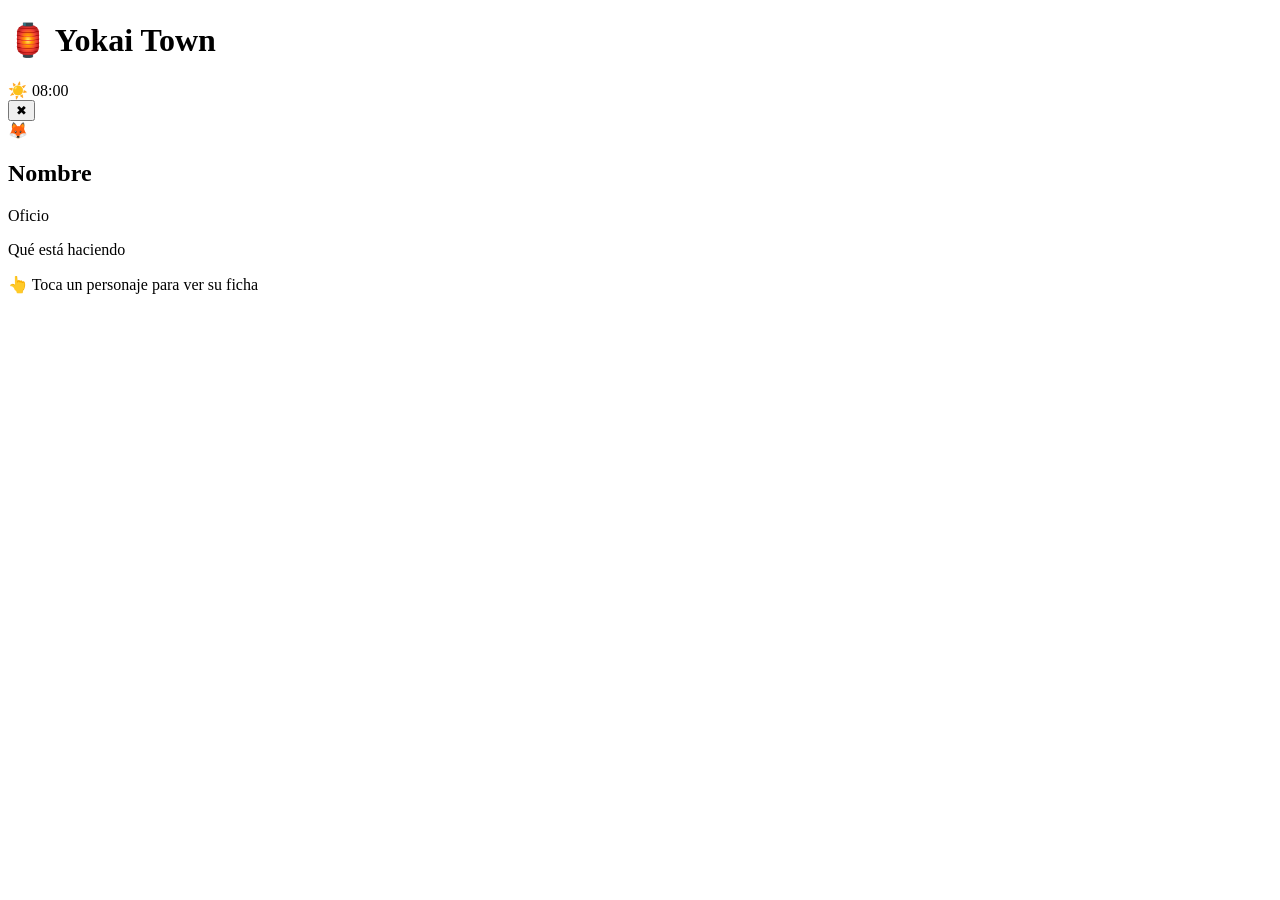
==== index.html @ c3ff679c "Rename 1-index.html to index.html" ====
<!DOCTYPE html>
<html lang="es">
<head>
  <meta charset="UTF-8">
  <!-- viewport: imprescindible para que se vea bien en el móvil -->
  <meta name="viewport" content="width=device-width, initial-scale=1.0">
  <title>Yokai Town</title>
  <link rel="stylesheet" href="style.css">
</head>
<body>

  <!-- ============================================
       1. CABECERA: título y reloj del día
       ============================================ -->
  <header id="cabecera">
    <h1>🏮 Yokai Town</h1>
    <div id="reloj">
      <span id="icono-tiempo">☀️</span>
      <span id="hora">08:00</span>
    </div>
  </header>

  <!-- ============================================
       2. MAPA DEL PUEBLO
       Las casas, los caminos y los personajes
       los crea app.js (así es más fácil cambiarlos)
       ============================================ -->
  <main id="mapa">
    <!-- Capa oscura que sube y baja para hacer la noche -->
    <div id="filtro-noche"></div>
  </main>

  <!-- ============================================
       3. FICHA DEL PERSONAJE
       Se muestra al tocar un personaje
       ============================================ -->
  <aside id="ficha" class="oculta">
    <button id="cerrar-ficha" aria-label="Cerrar">✖</button>
    <div id="ficha-emoji">🦊</div>
    <h2 id="ficha-nombre">Nombre</h2>
    <p id="ficha-oficio">Oficio</p>
    <p id="ficha-estado">Qué está haciendo</p>
  </aside>

  <!-- 4. Pista para el jugador -->
  <p id="ayuda">👆 Toca un personaje para ver su ficha</p>

  <script src="app.js"></script>
</body>
</html>
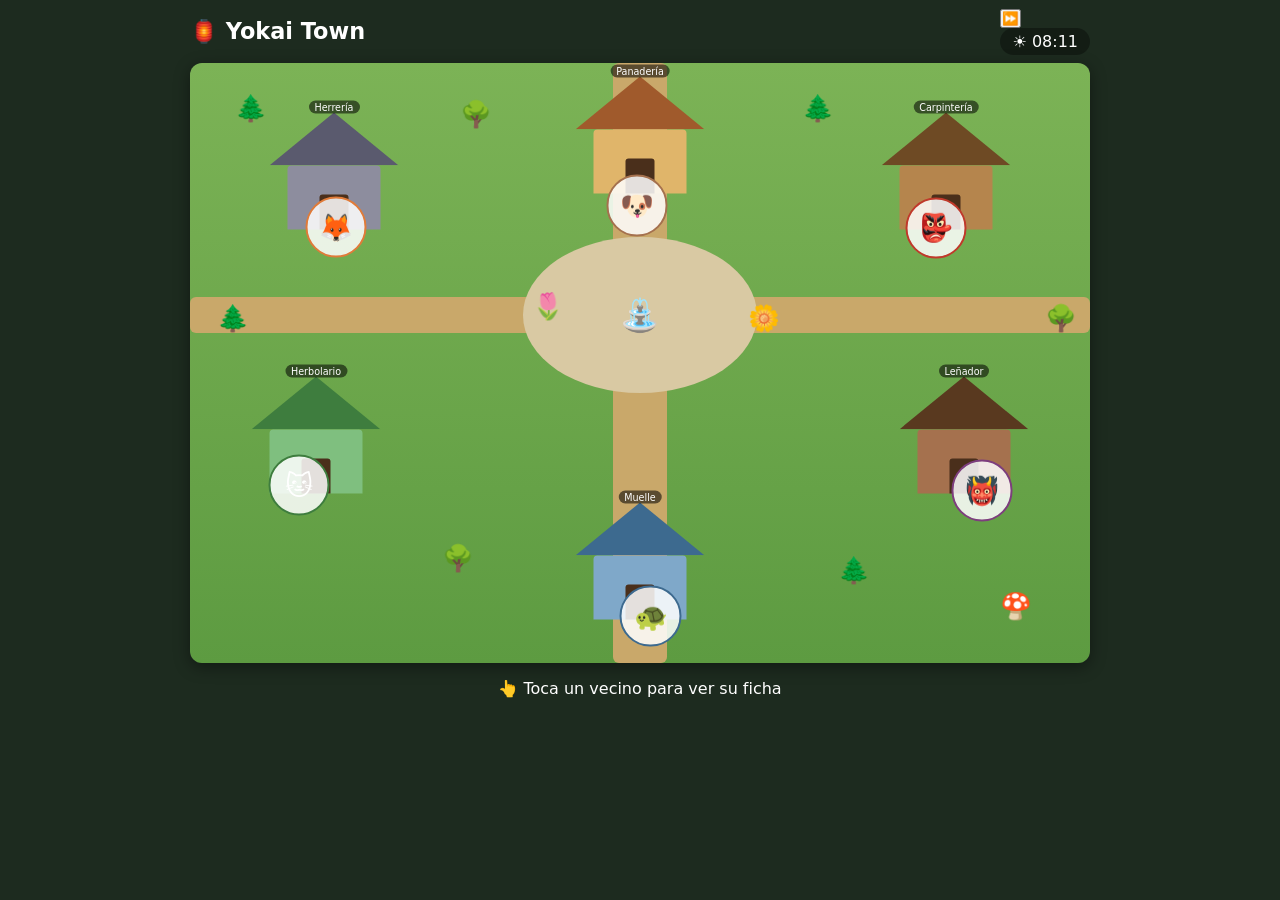
==== commit 34032feb: "Update header and character info in index.html" ====
--- a/index.html
+++ b/index.html
@@ -10,13 +10,17 @@
 <body>
 
   <!-- ============================================
-       1. CABECERA: título y reloj del día
+       1. CABECERA: título, botón de avance rápido y reloj
        ============================================ -->
   <header id="cabecera">
     <h1>🏮 Yokai Town</h1>
-    <div id="reloj">
-      <span id="icono-tiempo">☀️</span>
-      <span id="hora">08:00</span>
+    <div id="zona-reloj">
+      <!-- El botón ⏩ hace correr el reloj para ver el día entero -->
+      <button id="boton-avance" title="Ver el día entero rápido">⏩</button>
+      <div id="reloj">
+        <span id="icono-tiempo">☀️</span>
+        <span id="hora">--:--</span>
+      </div>
     </div>
   </header>
 
@@ -31,19 +35,25 @@
   </main>
 
   <!-- ============================================
-       3. FICHA DEL PERSONAJE
+       3. CARTELITO DE AVISOS
+       Sale cuando Tanuki recoge o entrega un aviso
+       ============================================ -->
+  <div id="aviso" class="oculta"></div>
+
+  <!-- ============================================
+       4. FICHA DEL PERSONAJE
        Se muestra al tocar un personaje
        ============================================ -->
   <aside id="ficha" class="oculta">
     <button id="cerrar-ficha" aria-label="Cerrar">✖</button>
-    <div id="ficha-emoji">🦊</div>
+    <div id="ficha-emoji">🍃</div>
     <h2 id="ficha-nombre">Nombre</h2>
-    <p id="ficha-oficio">Oficio</p>
+    <p id="ficha-oficio">Papel</p>
     <p id="ficha-estado">Qué está haciendo</p>
   </aside>
 
-  <!-- 4. Pista para el jugador -->
-  <p id="ayuda">👆 Toca un personaje para ver su ficha</p>
+  <!-- 5. Pista para el jugador -->
+  <p id="ayuda">👆 Toca un vecino para ver su ficha</p>
 
   <script src="app.js"></script>
 </body>
--- a/style.css
+++ b/style.css
@@ -0,0 +1,274 @@
+/* ==================================================
+   YOKAI TOWN - hoja de estilos
+   Índice:
+     1. General y cabecera
+     2. El mapa (el pueblo visto desde arriba)
+     3. Casas y decoración
+     4. Personajes
+     5. Ficha del personaje
+     6. Día y noche
+     7. Móvil (pantallas pequeñas)
+   ================================================== */
+
+/* ---------- 1. GENERAL Y CABECERA ---------- */
+
+* {
+  margin: 0;
+  padding: 0;
+  box-sizing: border-box;
+}
+
+body {
+  font-family: system-ui, -apple-system, "Segoe UI", sans-serif;
+  background: #1d2b1f; /* verde muy oscuro, como el borde del bosque */
+  color: #fff;
+  display: flex;
+  flex-direction: column;
+  align-items: center;
+  min-height: 100dvh;
+  padding: 8px;
+  gap: 8px;
+}
+
+#cabecera {
+  width: min(96vw, 900px);
+  display: flex;
+  justify-content: space-between;
+  align-items: center;
+}
+
+#cabecera h1 {
+  font-size: 1.4rem;
+}
+
+#reloj {
+  background: rgba(0, 0, 0, 0.35);
+  border-radius: 999px;
+  padding: 4px 12px;
+  font-size: 1rem;
+  font-variant-numeric: tabular-nums; /* para que la hora no "salte" */
+}
+
+/* ---------- 2. EL MAPA ---------- */
+
+#mapa {
+  position: relative;             /* todo lo de dentro se coloca respecto al mapa */
+  width: min(96vw, 900px);
+  aspect-ratio: 3 / 2;            /* en pantallas anchas el pueblo es panorámico */
+  border-radius: 12px;
+  overflow: hidden;               /* nada se sale del mapa */
+  background: linear-gradient(#7cb356, #5d9b41); /* césped */
+  box-shadow: 0 4px 16px rgba(0, 0, 0, 0.4);
+}
+
+/* El filtro oscuro que hace la noche (app.js cambia su opacidad) */
+#filtro-noche {
+  position: absolute;
+  inset: 0;
+  background: #0b1035;            /* azul noche */
+  opacity: 0;
+  pointer-events: none;           /* no estorba a los toques */
+  z-index: 5;
+}
+
+/* Caminos de tierra */
+.camino {
+  position: absolute;
+  background: #c9a86a;
+  border-radius: 6px;
+}
+
+/* La plaza con su fuente */
+#plaza {
+  position: absolute;
+  background: #d9c9a3;
+  border-radius: 50%;
+  display: flex;
+  align-items: center;
+  justify-content: center;
+  font-size: 2rem;
+}
+
+/* ---------- 3. CASAS Y DECORACIÓN ---------- */
+
+.casa {
+  position: absolute;
+  width: 13%;
+  aspect-ratio: 1 / 1;
+  display: flex;
+  flex-direction: column;
+  align-items: center;
+  justify-content: flex-end;
+}
+
+/* El tejado: un triángulo hecho con clip-path */
+.casa .tejado {
+  width: 110%;
+  height: 45%;
+  clip-path: polygon(50% 0%, 100% 100%, 0% 100%);
+}
+
+/* El cuerpo de la casa, con una puerta */
+.casa .cuerpo {
+  width: 80%;
+  height: 55%;
+  border-radius: 4px 4px 0 0;
+  display: flex;
+  align-items: flex-end;
+  justify-content: center;
+}
+
+.casa .puerta {
+  width: 30%;
+  height: 55%;
+  background: #4a2f1b;
+  border-radius: 3px 3px 0 0;
+}
+
+/* El cartelito con el nombre del edificio */
+.casa .cartel {
+  position: absolute;
+  top: -1.3em;
+  left: 50%;
+  transform: translateX(-50%);
+  background: rgba(0, 0, 0, 0.55);
+  color: #fff;
+  font-size: 0.6rem;
+  padding: 1px 6px;
+  border-radius: 999px;
+  white-space: nowrap;
+  z-index: 3;
+}
+
+/* Árboles y plantas decorativas */
+.deco {
+  position: absolute;
+  font-size: 1.6rem;
+  user-select: none;
+}
+
+/* ---------- 4. PERSONAJES ---------- */
+
+.personaje {
+  position: absolute;
+  width: 9%;
+  aspect-ratio: 1 / 1;
+  display: flex;
+  align-items: center;
+  justify-content: center;
+  font-size: 1.7rem;
+  cursor: pointer;
+  z-index: 4;
+  /* las coordenadas apuntan al CENTRO del personaje */
+  transform: translate(-50%, -50%);
+  /* el movimiento lo hace app.js cambiando left/top */
+}
+
+/* Circulito de color detrás del emoji para que destaque */
+.personaje::before {
+  content: "";
+  position: absolute;
+  inset: 12%;
+  background: rgba(255, 255, 255, 0.85);
+  border: 2px solid var(--color, #888);
+  border-radius: 50%;
+  z-index: -1;
+}
+
+/* Botecito al andar: se activa poniendo la clase "caminando".
+   Se aplica al span .emoji de dentro, porque el transform
+   del .personaje ya lo usamos para centrarlo. */
+@keyframes andar {
+  0%, 100% { transform: translateY(0); }
+  50%      { transform: translateY(-8%); }
+}
+
+.personaje.caminando .emoji {
+  display: inline-block;
+  animation: andar 0.4s infinite;
+}
+
+/* Burbujita de estado (💤 al dormir, 🔨 al trabajar...) */
+.burbuja {
+  position: absolute;
+  top: -0.9em;
+  right: -0.4em;
+  font-size: 0.9rem;
+  pointer-events: none;
+}
+
+/* ---------- 5. FICHA DEL PERSONAJE ---------- */
+
+#ficha {
+  position: fixed;
+  bottom: 12px;
+  left: 50%;
+  transform: translateX(-50%);
+  width: min(92vw, 380px);
+  background: #fffef5;
+  color: #333;
+  border-radius: 14px;
+  padding: 16px;
+  text-align: center;
+  box-shadow: 0 6px 20px rgba(0, 0, 0, 0.5);
+  z-index: 10;
+  transition: opacity 0.2s, transform 0.2s;
+}
+
+/* La clase "oculta" esconde la ficha con una pequeña animación */
+#ficha.oculta {
+  opacity: 0;
+  pointer-events: none;
+  transform: translateX(-50%) translateY(20px);
+}
+
+#ficha-emoji {
+  font-size: 2.4rem;
+}
+
+#ficha-nombre {
+  margin: 4px 0 0;
+}
+
+#ficha-oficio {
+  color: #8a6d3b;
+  font-weight: bold;
+}
+
+#ficha-estado {
+  margin-top: 6px;
+  font-style: italic;
+}
+
+#cerrar-ficha {
+  position: absolute;
+  top: 8px;
+  right: 10px;
+  border: none;
+  background: none;
+  font-size: 1rem;
+  cursor: pointer;
+}
+
+/* ---------- 6. DÍA Y NOCHE ---------- */
+
+/* Cambia un poco el fondo general cuando es de noche */
+body.de-noche {
+  background: #101826;
+}
+
+/* ---------- 7. MÓVIL ---------- */
+
+@media (max-width: 600px) {
+  #mapa {
+    aspect-ratio: 3 / 4;  /* en vertical el pueblo es más alto que ancho */
+  }
+
+  .personaje {
+    font-size: 1.4rem;
+  }
+
+  .casa .cartel {
+    font-size: 0.55rem;
+  }
+}
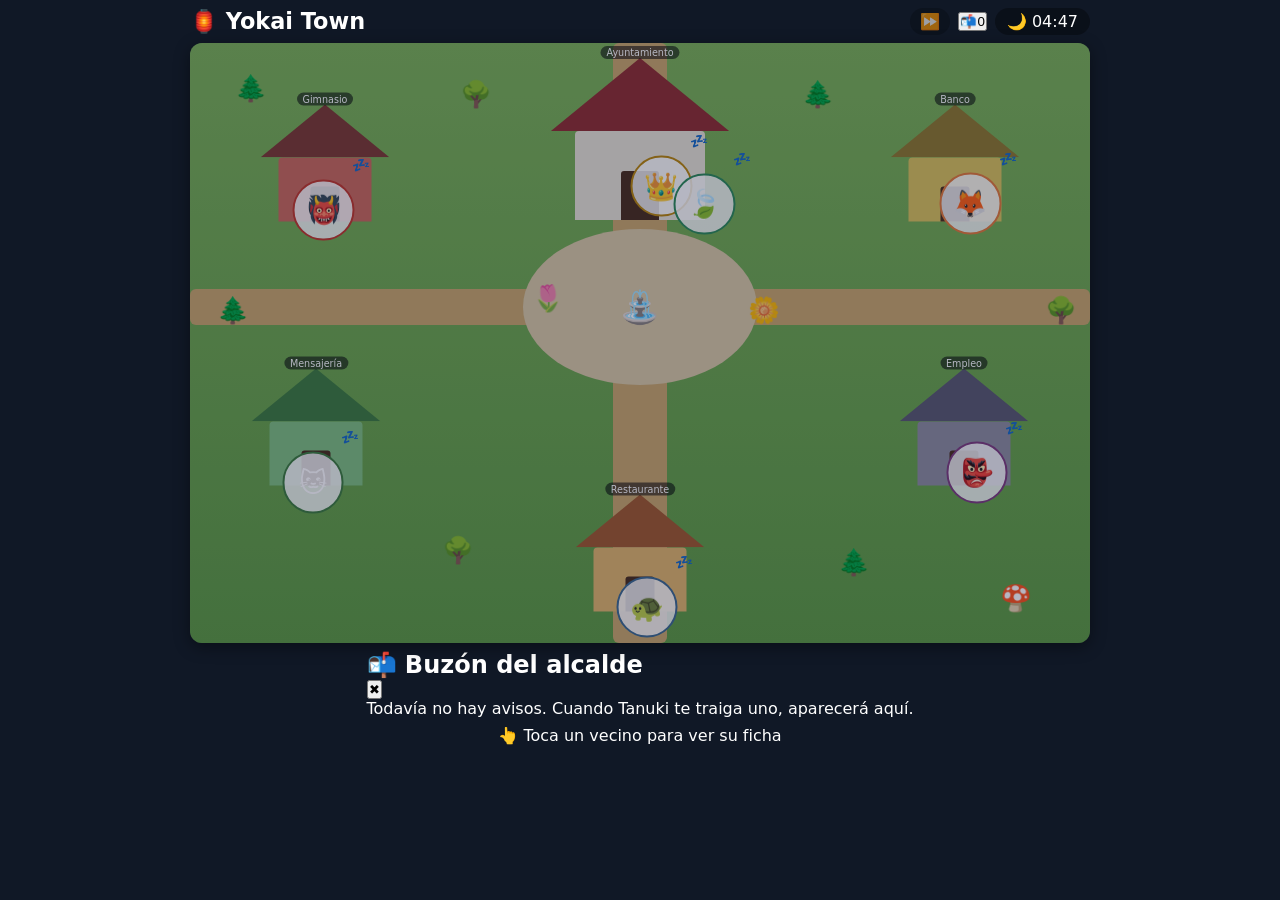
==== commit 6117c370: "Add notification mailbox section to index.html" ====
--- a/index.html
+++ b/index.html
@@ -17,6 +17,8 @@
     <div id="zona-reloj">
       <!-- El botón ⏩ hace correr el reloj para ver el día entero -->
       <button id="boton-avance" title="Ver el día entero rápido">⏩</button>
+      <!-- El buzón 📬: aquí se guardan los avisos que Tanuki entrega al alcalde -->
+      <button id="boton-buzon" title="Abrir el buzón de avisos">📬<span id="contador-buzon" class="oculta">0</span></button>
       <div id="reloj">
         <span id="icono-tiempo">☀️</span>
         <span id="hora">--:--</span>
@@ -52,7 +54,20 @@
     <p id="ficha-estado">Qué está haciendo</p>
   </aside>
 
-  <!-- 5. Pista para el jugador -->
+  <!-- ============================================
+       5. BUZÓN DE AVISOS
+       La lista de avisos recibidos (los no leídos llevan un punto)
+       ============================================ -->
+  <section id="buzon" class="oculta">
+    <div id="buzon-cabecera">
+      <h2>📬 Buzón del alcalde</h2>
+      <button id="cerrar-buzon" aria-label="Cerrar">✖</button>
+    </div>
+    <p id="buzon-vacio">Todavía no hay avisos. Cuando Tanuki te traiga uno, aparecerá aquí.</p>
+    <ul id="buzon-lista"></ul>
+  </section>
+
+  <!-- 6. Pista para el jugador -->
   <p id="ayuda">👆 Toca un vecino para ver su ficha</p>
 
   <script src="app.js"></script>
--- a/style.css
+++ b/style.css
@@ -49,6 +49,29 @@
   font-variant-numeric: tabular-nums; /* para que la hora no "salte" */
 }
 
+/* El botón ⏩ y el reloj van juntos a la derecha */
+#zona-reloj {
+  display: flex;
+  align-items: center;
+  gap: 8px;
+}
+
+#boton-avance {
+  background: rgba(0, 0, 0, 0.35);
+  border: none;
+  border-radius: 999px;
+  padding: 4px 10px;
+  font-size: 1rem;
+  cursor: pointer;
+  opacity: 0.6;
+}
+
+/* Cuando el avance rápido está activo, el botón se ilumina */
+#boton-avance.activo {
+  opacity: 1;
+  background: #f5c542;
+}
+
 /* ---------- 2. EL MAPA ---------- */
 
 #mapa {
@@ -123,6 +146,11 @@
   height: 55%;
   background: #4a2f1b;
   border-radius: 3px 3px 0 0;
+}
+
+/* El ayuntamiento es más grande que el resto de casas */
+.casa.grande {
+  width: 18%;
 }
 
 /* El cartelito con el nombre del edificio */
@@ -250,6 +278,30 @@
   cursor: pointer;
 }
 
+/* El cartelito de avisos (vecinos → Tanuki → alcalde) */
+#aviso {
+  position: fixed;
+  top: 12px;
+  left: 50%;
+  transform: translateX(-50%);
+  width: min(92vw, 420px);
+  background: #2e8b57;
+  color: #fff;
+  border-radius: 999px;
+  padding: 8px 16px;
+  text-align: center;
+  font-size: 0.9rem;
+  box-shadow: 0 4px 14px rgba(0, 0, 0, 0.4);
+  z-index: 10;
+  transition: opacity 0.3s, transform 0.3s;
+}
+
+#aviso.oculta {
+  opacity: 0;
+  pointer-events: none;
+  transform: translateX(-50%) translateY(-10px);
+}
+
 /* ---------- 6. DÍA Y NOCHE ---------- */
 
 /* Cambia un poco el fondo general cuando es de noche */
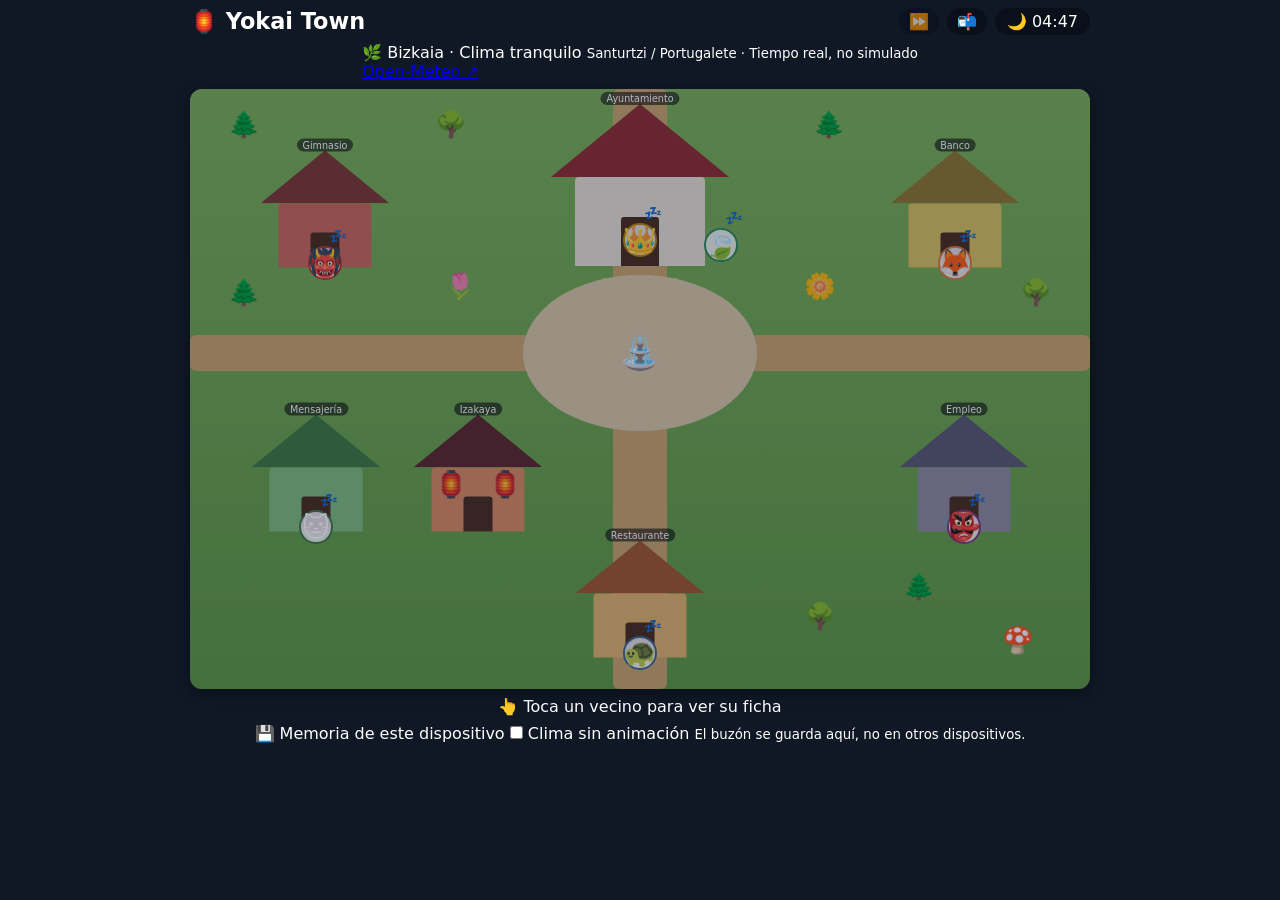
==== commit c1bc0a03: "Añadir controles de clima real y memoria local" ====
--- a/index.html
+++ b/index.html
@@ -31,7 +31,14 @@
        Las casas, los caminos y los personajes
        los crea app.js (así es más fácil cambiarlos)
        ============================================ -->
+  <section id="barra-clima" aria-label="Tiempo en Bizkaia">
+    <div><span id="clima-actual" role="status">🌿 Bizkaia · Clima tranquilo</span>
+      <small id="clima-detalle">Santurtzi / Portugalete · Tiempo real, no simulado</small></div>
+    <a href="https://open-meteo.com/" target="_blank" rel="noopener noreferrer">Open-Meteo ↗</a>
+  </section>
   <main id="mapa">
+    <!-- Esta capa no intercepta los toques ni cambia las rutinas. -->
+    <div id="capa-clima" aria-hidden="true"></div>
     <!-- Capa oscura que sube y baja para hacer la noche -->
     <div id="filtro-noche"></div>
   </main>
@@ -70,6 +77,11 @@
   <!-- 6. Pista para el jugador -->
   <p id="ayuda">👆 Toca un vecino para ver su ficha</p>
 
+  <footer id="memoria-pueblo">
+    <span id="estado-memoria" role="status">💾 Memoria de este dispositivo</span>
+    <label><input type="checkbox" id="menos-movimiento"> Clima sin animación</label>
+    <small>El buzón se guarda aquí, no en otros dispositivos.</small>
+  </footer>
   <script src="app.js"></script>
 </body>
 </html>
--- a/style.css
+++ b/style.css
@@ -148,6 +148,20 @@
   border-radius: 3px 3px 0 0;
 }
 
+/* Farolillos anclados a los laterales de la puerta, dentro de la casa.
+   Su tamaño depende de la fachada, no del ancho del mapa. */
+.izakaya { container-type: inline-size; }
+.izakaya .cuerpo { position: relative; }
+.farolillo {
+  position: absolute;
+  top: 6%;
+  font-size: 22cqw;
+  line-height: 1;
+  pointer-events: none;
+}
+.farolillo.izquierdo { left: 4%; }
+.farolillo.derecho { right: 4%; }
+
 /* El ayuntamiento es más grande que el resto de casas */
 .casa.grande {
   width: 18%;
@@ -172,6 +186,9 @@
 .deco {
   position: absolute;
   font-size: 1.6rem;
+  line-height: 1;
+  transform: translate(-50%, -50%); /* el punto es el centro, como en las casas */
+  pointer-events: none;
   user-select: none;
 }
 
@@ -179,7 +196,7 @@
 
 .personaje {
   position: absolute;
-  width: 9%;
+  width: min(9%, 44px);
   aspect-ratio: 1 / 1;
   display: flex;
   align-items: center;
@@ -220,7 +237,7 @@
 .burbuja {
   position: absolute;
   top: -0.9em;
-  right: -0.4em;
+  right: 0;
   font-size: 0.9rem;
   pointer-events: none;
 }
@@ -324,3 +341,90 @@
     font-size: 0.55rem;
   }
 }
+
+
+/* ---------- 7. EL BUZÓN DE AVISOS ---------- */
+
+/* El botón 📬 de la cabecera, con su contador de no leídos */
+#boton-buzon {
+  position: relative;
+  background: rgba(0, 0, 0, 0.35);
+  border: none;
+  border-radius: 999px;
+  padding: 4px 10px;
+  font-size: 1rem;
+  cursor: pointer;
+}
+
+#contador-buzon {
+  position: absolute;
+  top: -6px;
+  right: -6px;
+  min-width: 18px;
+  height: 18px;
+  line-height: 18px;
+  border-radius: 999px;
+  background: #e0453a;
+  color: #fff;
+  font-size: 0.7rem;
+  font-weight: bold;
+  text-align: center;
+}
+#contador-buzon.oculta { display: none; }
+
+/* La ventana con la lista de avisos */
+#buzon {
+  position: fixed;
+  top: 60px;
+  left: 50%;
+  transform: translateX(-50%);
+  width: min(92vw, 420px);
+  max-height: 70vh;
+  overflow-y: auto;
+  background: #fffef5;
+  color: #333;
+  border-radius: 14px;
+  padding: 14px;
+  box-shadow: 0 6px 24px rgba(0, 0, 0, 0.6);
+  z-index: 20;
+  transition: opacity 0.25s;
+}
+#buzon.oculta { opacity: 0; pointer-events: none; }
+
+#buzon-cabecera {
+  display: flex;
+  justify-content: space-between;
+  align-items: center;
+}
+#buzon-cabecera h2 { margin: 0; font-size: 1.1rem; }
+#cerrar-buzon { background: none; border: none; font-size: 1.1rem; cursor: pointer; }
+
+#buzon-vacio { color: #777; font-size: 0.9rem; }
+
+#buzon-lista { list-style: none; margin: 10px 0 0; padding: 0; }
+
+/* Cada aviso es una tarjetita */
+.aviso-item {
+  position: relative;
+  background: #f1ecd8;
+  border-radius: 10px;
+  padding: 10px 12px 10px 30px;
+  margin-bottom: 8px;
+  font-size: 0.9rem;
+}
+.aviso-item .aviso-quien { font-weight: bold; }
+.aviso-item .aviso-hora { float: right; color: #777; font-size: 0.8rem; }
+.aviso-item .aviso-texto { margin: 4px 0 0; line-height: 1.35; }
+
+/* El punto rojo de "no leído" */
+.aviso-item.no-leido::before {
+  content: "";
+  position: absolute;
+  left: 11px;
+  top: 14px;
+  width: 9px;
+  height: 9px;
+  border-radius: 50%;
+  background: #e0453a;
+}
+.aviso-item.no-leido { background: #ffe9a8; }
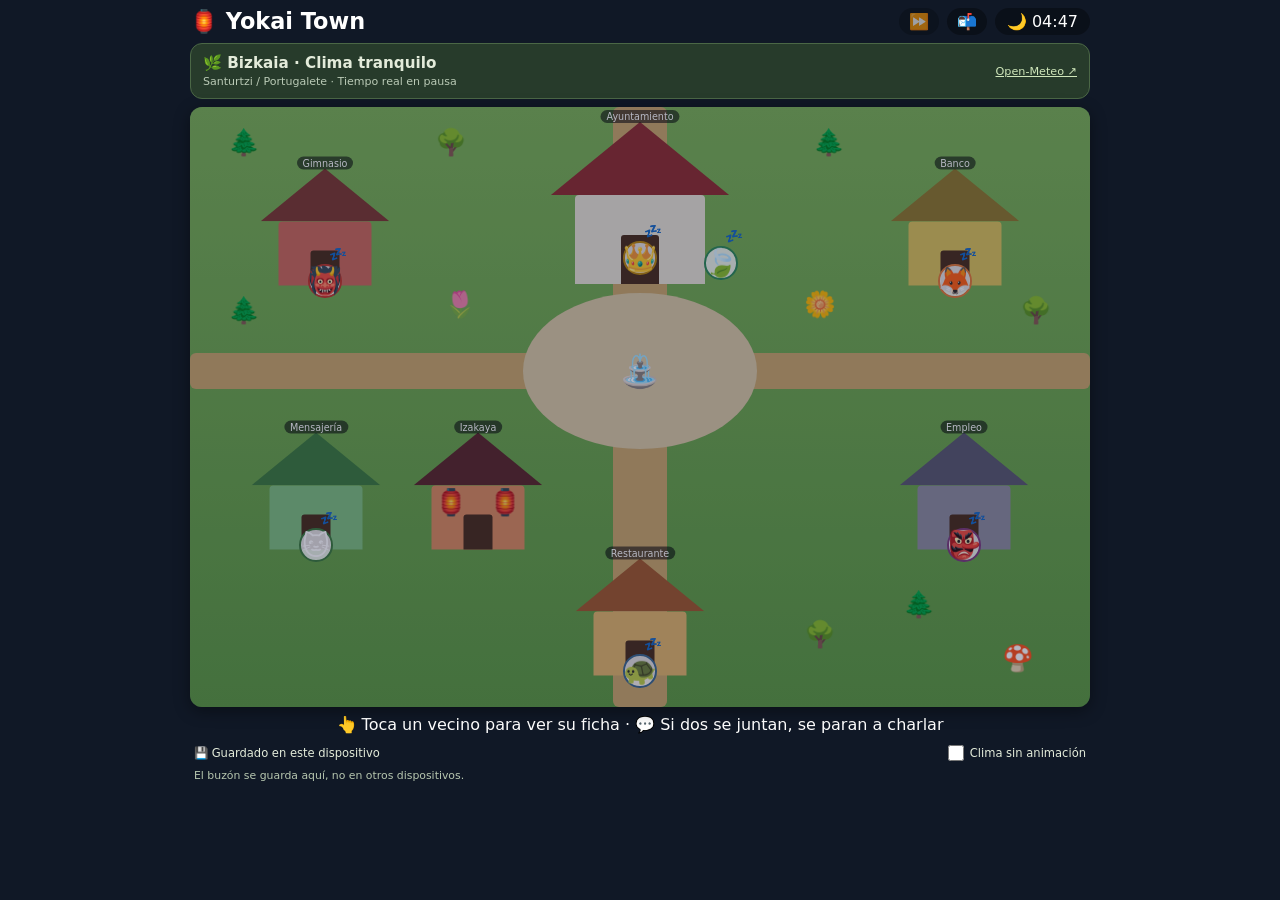
==== commit 18ef84f7: "Pista de las charlas entre vecinos Added additional information to the help text for players." ====
--- a/index.html
+++ b/index.html
@@ -75,7 +75,7 @@
   </section>
 
   <!-- 6. Pista para el jugador -->
-  <p id="ayuda">👆 Toca un vecino para ver su ficha</p>
+  <p id="ayuda">👆 Toca un vecino para ver su ficha · 💬 Si dos se juntan, se paran a charlar</p>
 
   <footer id="memoria-pueblo">
     <span id="estado-memoria" role="status">💾 Memoria de este dispositivo</span>
--- a/style.css
+++ b/style.css
@@ -8,6 +8,9 @@
      5. Ficha del personaje
      6. Día y noche
      7. Móvil (pantallas pequeñas)
+     8. El buzón de avisos
+     9. Clima real y memoria
+    10. Las charlas entre vecinos
    ================================================== */
 
 /* ---------- 1. GENERAL Y CABECERA ---------- */
@@ -241,6 +244,42 @@
   font-size: 0.9rem;
   pointer-events: none;
 }
+
+/* El bocadillo de las charlas (sección 13 de app.js).
+   Sale encima del personaje que está hablando. */
+.charla {
+  position: absolute;
+  bottom: 108%;                /* justo encima de la cabeza */
+  left: 50%;
+  transform: translateX(-50%);
+  width: max-content;
+  max-width: 150px;            /* frases cortas, bocadillo pequeño */
+  background: #fffef5;
+  color: #333;
+  font-size: 0.62rem;
+  line-height: 1.25;
+  text-align: center;
+  padding: 4px 8px;
+  border-radius: 10px;
+  box-shadow: 0 2px 8px rgba(0, 0, 0, 0.35);
+  pointer-events: none;        /* no estorba al tocar al personaje */
+  z-index: 7;
+}
+
+/* El piquito del bocadillo, apuntando al que habla.
+   app.js lo mueve con --cola-x cuando el bocadillo hay que
+   empujarlo hacia dentro para que no se salga del mapa. */
+.charla::after {
+  content: "";
+  position: absolute;
+  top: 100%;
+  left: var(--cola-x, 50%);
+  transform: translateX(-50%);
+  border: 5px solid transparent;
+  border-top-color: #fffef5;
+}
+
+.charla.oculta { display: none; }
 
 /* ---------- 5. FICHA DEL PERSONAJE ---------- */
 
@@ -340,10 +379,15 @@
   .casa .cartel {
     font-size: 0.55rem;
   }
-}
-
-
-/* ---------- 7. EL BUZÓN DE AVISOS ---------- */
+
+  .charla {
+    max-width: 130px;
+    font-size: 0.6rem;
+  }
+}
+
+
+/* ---------- 8. EL BUZÓN DE AVISOS ---------- */
 
 /* El botón 📬 de la cabecera, con su contador de no leídos */
 #boton-buzon {
@@ -428,3 +472,73 @@
   background: #e0453a;
 }
 .aviso-item.no-leido { background: #ffe9a8; }
+
+/* ---------- 9. CLIMA REAL Y MEMORIA ---------- */
+#barra-clima, #memoria-pueblo {
+  width: min(96vw, 900px);
+  display: flex;
+  justify-content: space-between;
+  align-items: center;
+  gap: 8px;
+  flex-wrap: wrap;
+  font-size: 0.8rem;
+  color: #e3ebda;
+}
+#barra-clima {
+  background: #273b2b;
+  border: 1px solid #4b6746;
+  border-radius: 12px;
+  padding: 10px 12px;
+}
+#clima-actual { font-size: 0.95rem; font-weight: 600; }
+#clima-detalle { display: block; margin-top: 3px; color: #bacab6; font-size: 0.69rem; }
+#barra-clima a { color: #cfe6ba; font-size: 0.7rem; }
+#memoria-pueblo { padding: 3px 4px 8px; font-size: 0.72rem; }
+#memoria-pueblo small { flex-basis: 100%; color: #b7c7b0; font-size: 0.68rem; }
+#memoria-pueblo label { display: flex; align-items: center; gap: 6px; cursor: pointer; }
+#menos-movimiento { accent-color: #aad889; width: 16px; height: 16px; }
+.aviso-fecha { display: block; color: #736d58; font-size: 0.7rem; margin-top: 7px; }
+#capa-clima { position: absolute; inset: 0; z-index: 6; pointer-events: none; overflow: hidden; }
+#mapa[data-clima="lluvia"] #capa-clima { background: #17374e16; }
+#mapa[data-clima="nieve"] #capa-clima { background: #effaff14; }
+#mapa[data-clima="niebla"] #capa-clima { background: linear-gradient(#ecf1f042, #ecf1f012); }
+.sol-clima {
+  position: absolute; top: -26px; right: -22px; width: 96px; height: 96px;
+  background: #ffe28d; border-radius: 50%; box-shadow: 0 0 35px 18px #ffe28d55; opacity: 0.8;
+}
+/* El sol no aparece en plena noche simulada, pero el clima sigue siendo real. */
+.de-noche .sol-clima { opacity: 0; }
+.nube-clima {
+  position: absolute; width: 32%; height: 5%; border-radius: 50%;
+  background: #dbe3e5; opacity: 0.32;
+  box-shadow: 12px -12px 0 #dbe3e5, 28px -5px 0 #dbe3e5;
+}
+.gota-clima, .copo-clima {
+  position: absolute; top: -10%; animation: caer-clima var(--duracion) linear infinite;
+  animation-delay: var(--demora); will-change: transform;
+}
+.gota-clima { width: 2px; height: 22px; border-radius: 2px; background: #d9f4ffba; }
+.copo-clima { color: #fff; font-size: 15px; text-shadow: 0 1px 3px #476c79; }
+@keyframes caer-clima {
+  from { transform: translate3d(0, -20px, 0); }
+  to { transform: translate3d(-30px, 760px, 0); }
+}
+/* Menos movimiento: lluvia y nieve estáticas, conservando la ambientación. */
+.clima-quieto .gota-clima, .clima-quieto .copo-clima {
+  animation: none; top: var(--altura-quieta); will-change: auto;
+}
+.clima-quieto .gota-clima { opacity: 0.4; }
+@media (prefers-reduced-motion: reduce) {
+  .gota-clima, .copo-clima { animation: none; top: var(--altura-quieta); will-change: auto; }
+}
+@media (max-width: 420px) {
+  #cabecera { flex-wrap: wrap; row-gap: 8px; }
+  #cabecera h1 { font-size: 1.15rem; }
+  #zona-reloj { gap: 5px; }
+  #reloj { padding: 4px 7px; font-size: 0.9rem; }
+  #boton-buzon, #boton-avance { padding: 6px 8px; }
+  #barra-clima { padding: 9px 10px; }
+  #clima-actual { font-size: 0.84rem; }
+  #barra-clima a { font-size: 0.64rem; }
+  #buzon { top: 130px; max-height: calc(100dvh - 155px); }
+}
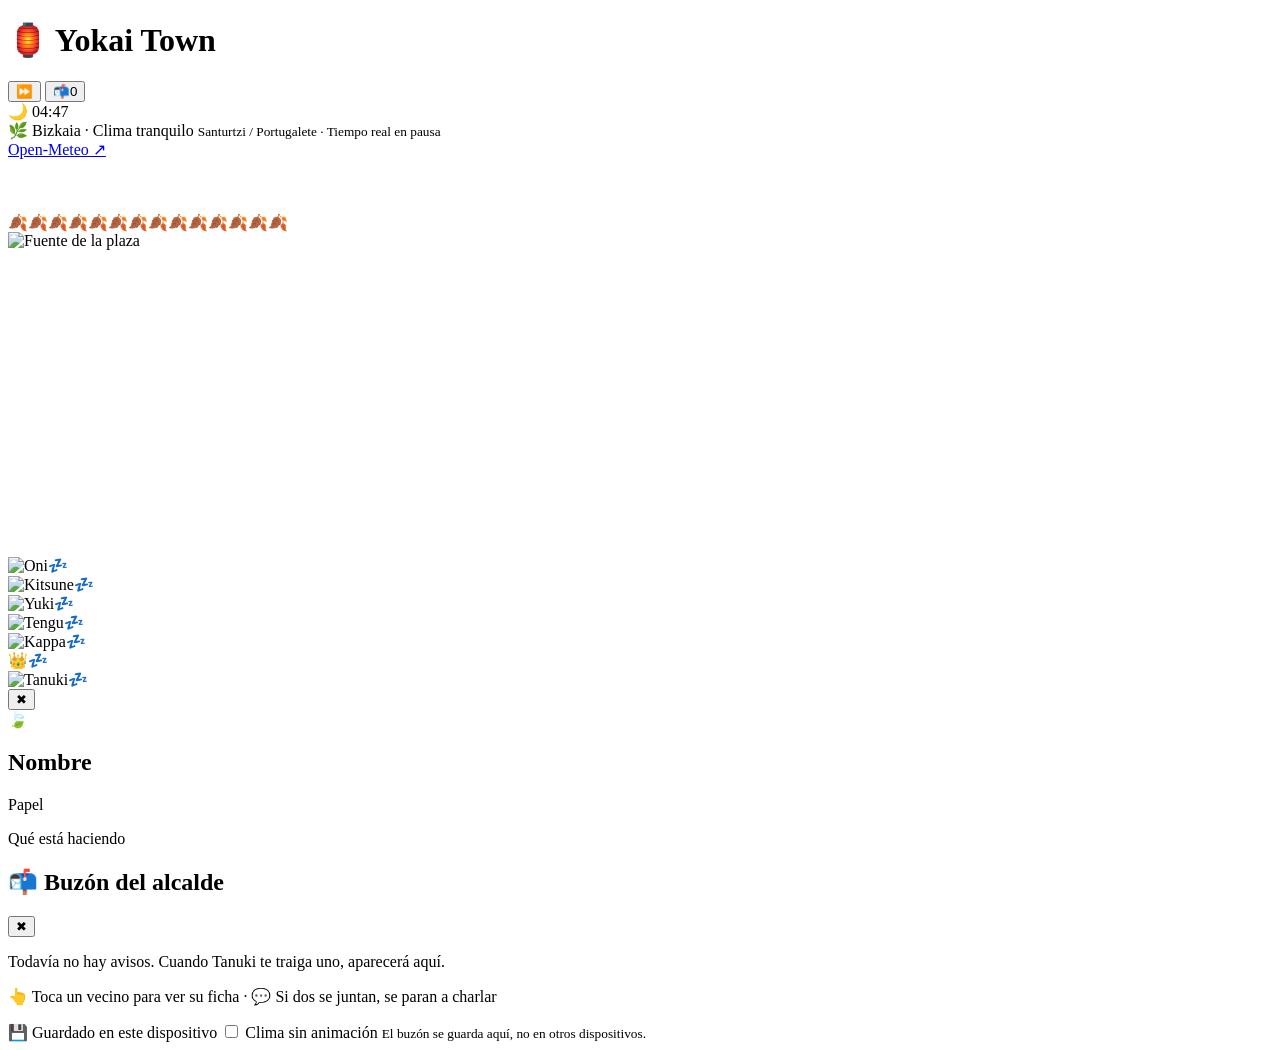
==== commit 08e5c1fe: "Rename 3-index.html to index.html" ====
--- a/index.html
+++ b/index.html
@@ -37,6 +37,9 @@
     <a href="https://open-meteo.com/" target="_blank" rel="noopener noreferrer">Open-Meteo ↗</a>
   </section>
   <main id="mapa">
+    <!-- El mar del borde sur: arena arriba y el muelle de madera a la derecha.
+         Va debajo de todo (z-index 0) y no intercepta los toques. -->
+    <div id="mar" aria-hidden="true"></div>
     <!-- Esta capa no intercepta los toques ni cambia las rutinas. -->
     <div id="capa-clima" aria-hidden="true"></div>
     <!-- Capa oscura que sube y baja para hacer la noche -->
